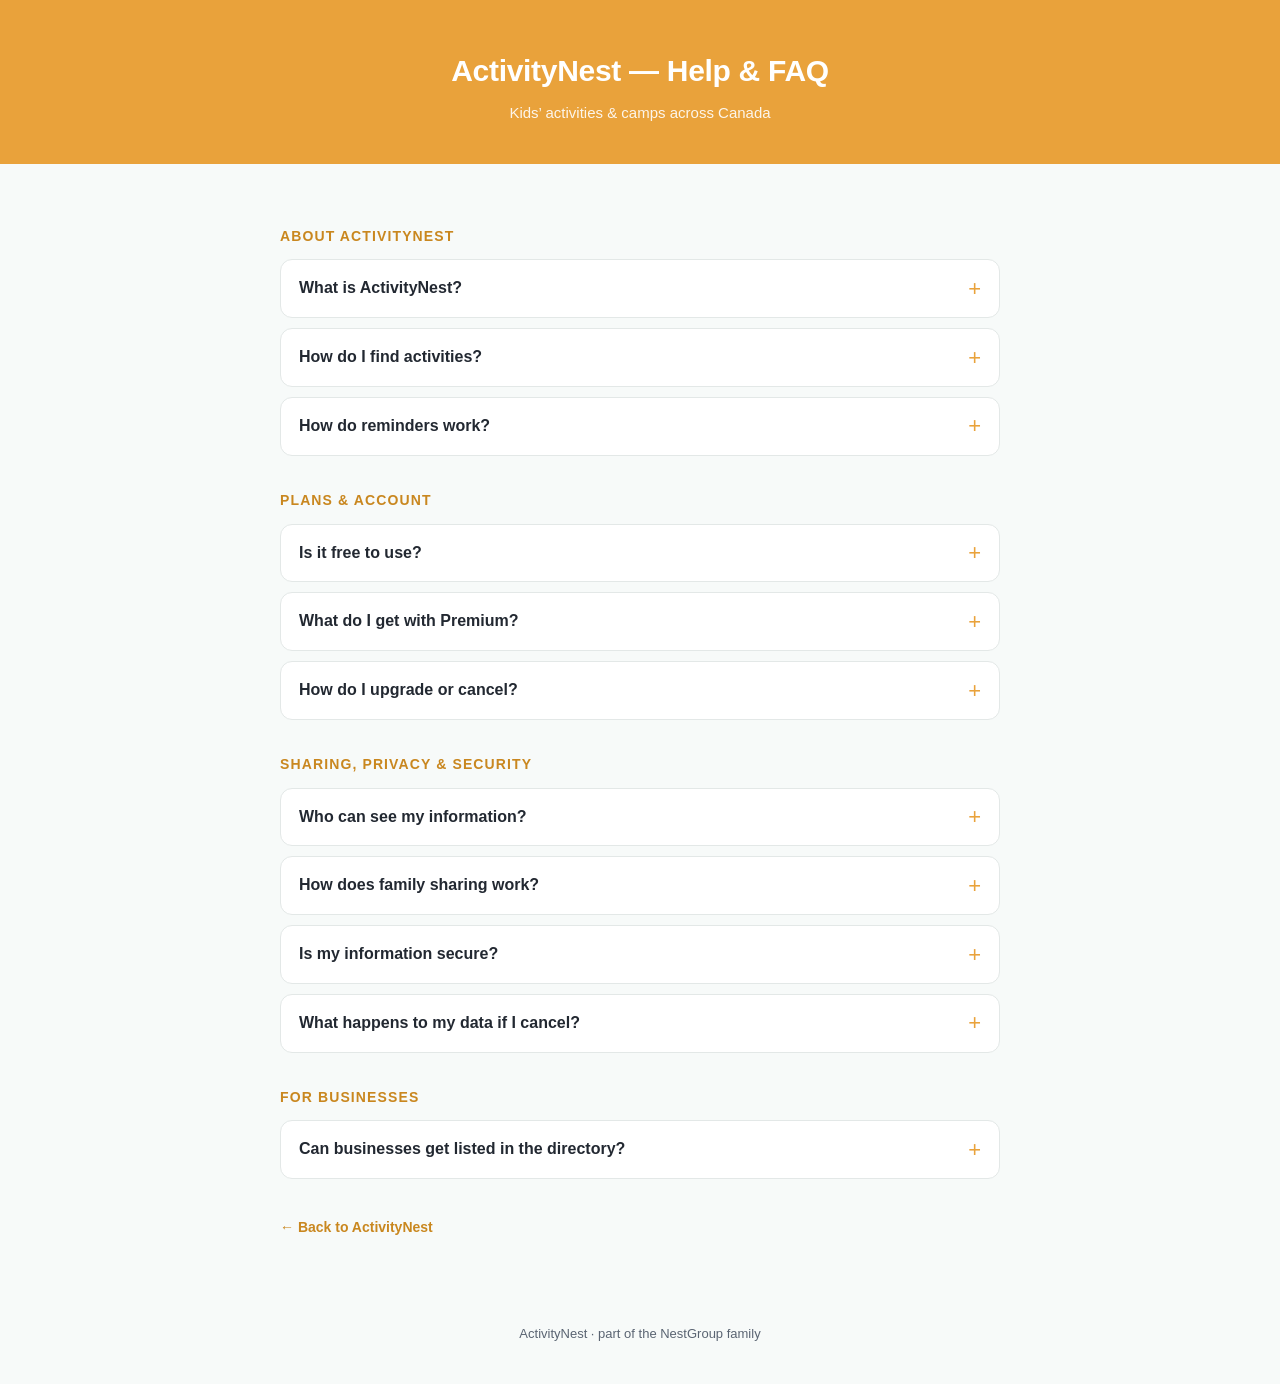
==== faq.html @ db77af0e "Add files via upload" ====
<!DOCTYPE html>
<html lang="en">
<head>
<meta charset="UTF-8">
<meta name="viewport" content="width=device-width, initial-scale=1.0">
<title>ActivityNest — FAQ</title>
<style>
  :root { --accent:#E9A23B; --accent-dark:#C9871F; --ink:#222831; --muted:#5a6472; --line:#e3e8e7; --bg:#f7faf9; }
  * { box-sizing:border-box; }
  body { margin:0; font-family:-apple-system,BlinkMacSystemFont,'Segoe UI',Roboto,Helvetica,Arial,sans-serif; color:var(--ink); background:var(--bg); line-height:1.55; }
  header { background:var(--accent); color:#fff; padding:48px 20px 40px; text-align:center; }
  header h1 { margin:0 0 6px; font-size:30px; letter-spacing:-.3px; }
  header p { margin:0; opacity:.9; font-size:15px; }
  .wrap { max-width:760px; margin:0 auto; padding:28px 20px 60px; }
  h2 { font-size:14px; text-transform:uppercase; letter-spacing:.08em; color:var(--accent-dark); margin:34px 0 12px; }
  details { background:#fff; border:1px solid var(--line); border-radius:12px; margin:10px 0; overflow:hidden; }
  summary { cursor:pointer; padding:16px 18px; font-weight:600; font-size:16px; list-style:none; display:flex; justify-content:space-between; align-items:center; gap:12px; }
  summary::-webkit-details-marker { display:none; }
  summary::after { content:"+"; color:var(--accent); font-size:22px; font-weight:400; line-height:1; }
  details[open] summary::after { content:"–"; }
  details[open] summary { border-bottom:1px solid var(--line); }
  .answer { padding:14px 18px 18px; color:var(--muted); font-size:15px; }
  .back { display:inline-block; margin-top:28px; color:var(--accent-dark); text-decoration:none; font-weight:600; font-size:14px; }
  .back:hover { text-decoration:underline; }
  footer { text-align:center; color:var(--muted); font-size:13px; padding:24px 20px 40px; }
</style>
</head>
<body>
<header>
  <h1>ActivityNest — Help &amp; FAQ</h1>
  <p>Kids’ activities & camps across Canada</p>
</header>
<div class="wrap">
  <h2>About ActivityNest</h2>
  <details>
    <summary>What is ActivityNest?</summary>
    <div class="answer">A directory of kids’ activities and camps across Canada, plus tools to coordinate your family’s activities.</div>
  </details>
  <details>
    <summary>How do I find activities?</summary>
    <div class="answer">Browse or search by city, category and age, then link a chosen activity to a profile.</div>
  </details>
  <details>
    <summary>How do reminders work?</summary>
    <div class="answer">In-app reminders are free; email and SMS reminders are part of Premium.</div>
  </details>
  <h2>Plans &amp; account</h2>
  <details>
    <summary>Is it free to use?</summary>
    <div class="answer">Yes. Browsing the directory and one profile with the basic coordination tools — records, appointments, schedule, journal and calendar — are free. Premium is $15/month CAD and unlocks more.</div>
  </details>
  <details>
    <summary>What do I get with Premium?</summary>
    <div class="answer">Multiple profiles, family sharing, email/SMS notifications, a weekly newsletter, document storage, export/print, and the platform’s standout features.</div>
  </details>
  <details>
    <summary>How do I upgrade or cancel?</summary>
    <div class="answer">Upgrade any time from the Plans page. You can cancel whenever you like — premium features stay active until the end of your billing period.</div>
  </details>
  <h2>Sharing, privacy &amp; security</h2>
  <details>
    <summary>Who can see my information?</summary>
    <div class="answer">Only you and the people you choose to invite. No other member or family can see your data.</div>
  </details>
  <details>
    <summary>How does family sharing work?</summary>
    <div class="answer">Premium lets you invite people by email and give each one a role — admin, editor, or viewer. When they sign in, they see exactly what their role allows.</div>
  </details>
  <details>
    <summary>Is my information secure?</summary>
    <div class="answer">Yes. Each profile’s data is private to you and the people you invite, and access is enforced per account.</div>
  </details>
  <details>
    <summary>What happens to my data if I cancel?</summary>
    <div class="answer">Your data stays in your account. You simply lose access to the premium features until you upgrade again.</div>
  </details>
  <h2>For businesses</h2>
  <details>
    <summary>Can businesses get listed in the directory?</summary>
    <div class="answer">Yes — we welcome local providers. Get in touch through our contact page to be featured.</div>
  </details>
  <a class="back" href="/">← Back to ActivityNest</a>
</div>
<footer>ActivityNest · part of the NestGroup family</footer>
</body>
</html>
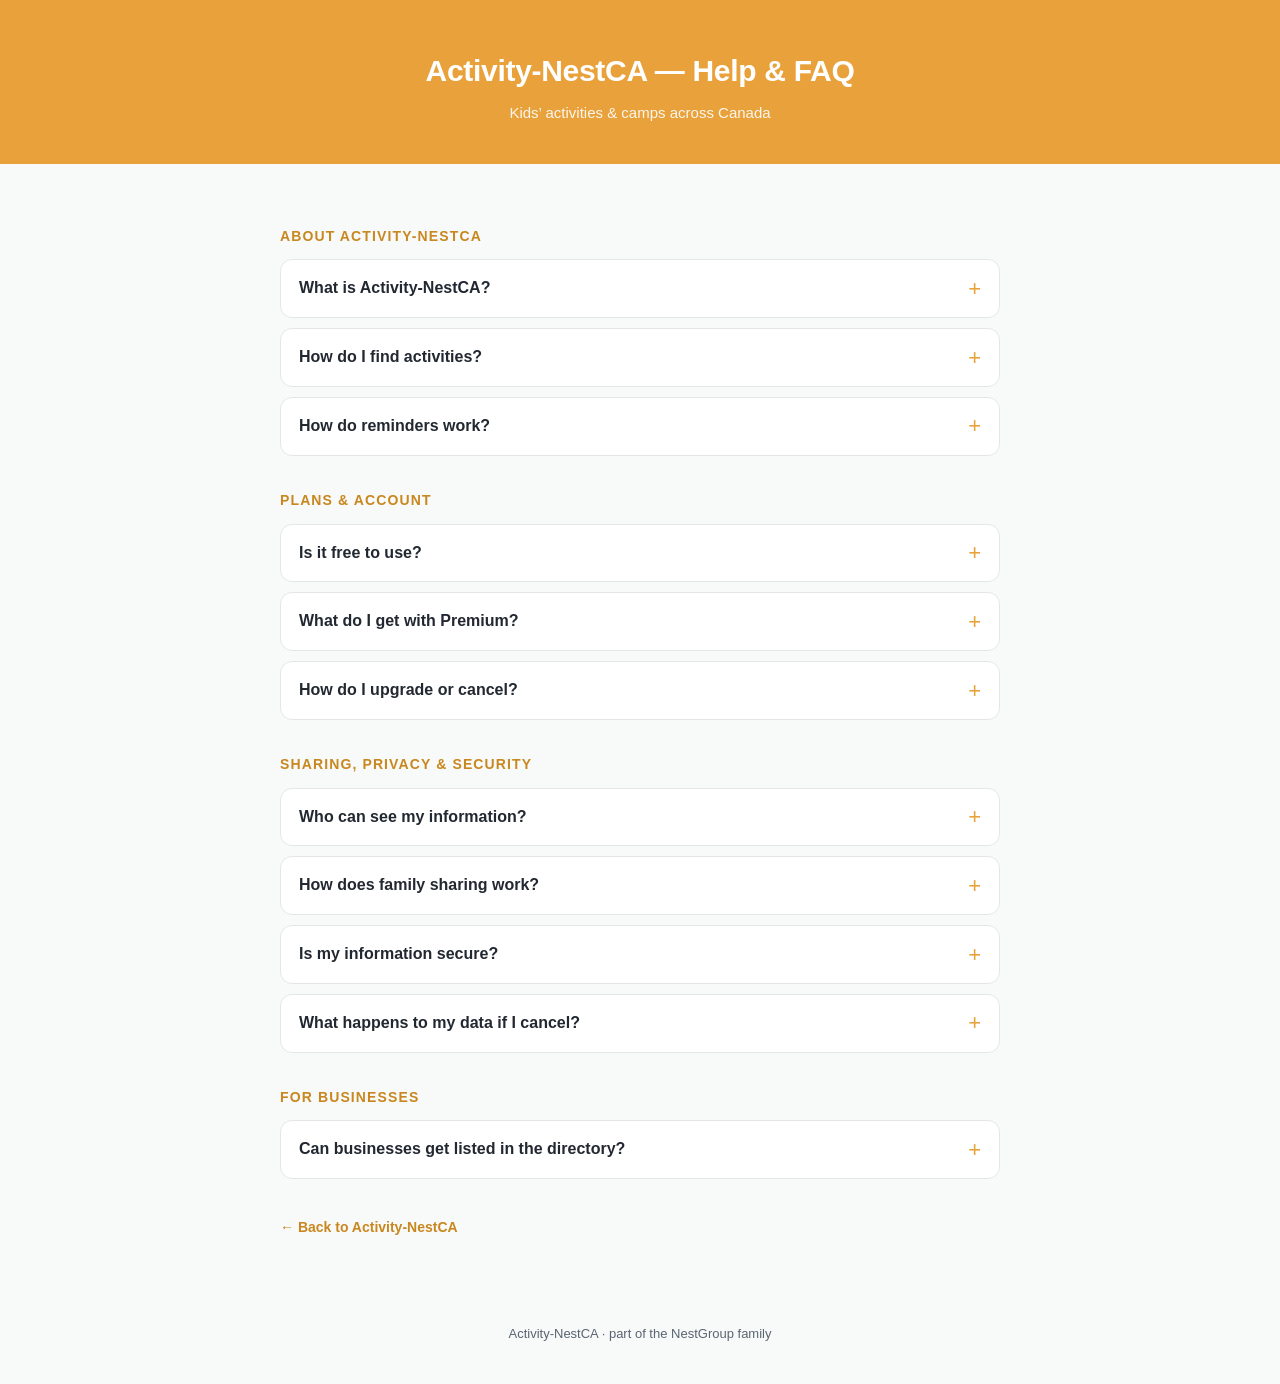
==== commit 558b0390: "Add files via upload" ====
--- a/faq.html
+++ b/faq.html
@@ -3,7 +3,7 @@
 <head>
 <meta charset="UTF-8">
 <meta name="viewport" content="width=device-width, initial-scale=1.0">
-<title>ActivityNest — FAQ</title>
+<title>Activity-NestCA — FAQ</title>
 <style>
   :root { --accent:#E9A23B; --accent-dark:#C9871F; --ink:#222831; --muted:#5a6472; --line:#e3e8e7; --bg:#f7faf9; }
   * { box-sizing:border-box; }
@@ -27,13 +27,13 @@
 </head>
 <body>
 <header>
-  <h1>ActivityNest — Help &amp; FAQ</h1>
+  <h1>Activity-NestCA — Help &amp; FAQ</h1>
   <p>Kids’ activities & camps across Canada</p>
 </header>
 <div class="wrap">
-  <h2>About ActivityNest</h2>
+  <h2>About Activity-NestCA</h2>
   <details>
-    <summary>What is ActivityNest?</summary>
+    <summary>What is Activity-NestCA?</summary>
     <div class="answer">A directory of kids’ activities and camps across Canada, plus tools to coordinate your family’s activities.</div>
   </details>
   <details>
@@ -79,8 +79,8 @@
     <summary>Can businesses get listed in the directory?</summary>
     <div class="answer">Yes — we welcome local providers. Get in touch through our contact page to be featured.</div>
   </details>
-  <a class="back" href="/">← Back to ActivityNest</a>
+  <a class="back" href="/">← Back to Activity-NestCA</a>
 </div>
-<footer>ActivityNest · part of the NestGroup family</footer>
+<footer>Activity-NestCA · part of the NestGroup family</footer>
 </body>
 </html>
